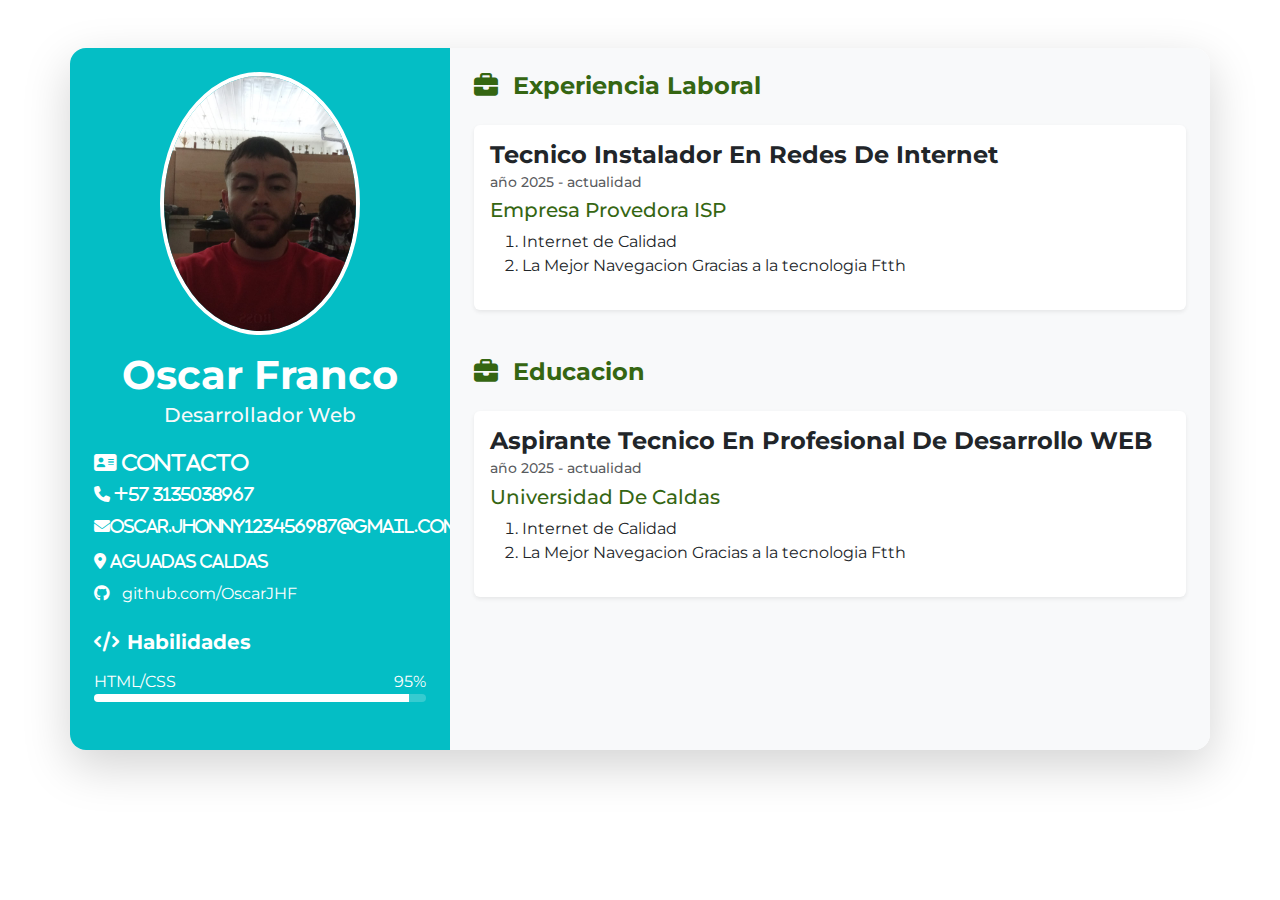
==== index.html @ e6059f7c "Rename hoja_de_vida.html to index.html" ====
<!DOCTYPE html>
<html lang="en">
<head>
    <meta charset="UTF-8">
    <meta name="viewport" content="width=device-width, initial-scale=1.0">
    <title>Hoja de vida Oscar Jhony Hurtado Franco</title>
    <!-- Bootstrap 5 -->
    <link href="https://cdn.jsdelivr.net/npm/bootstrap@5.3.0/dist/css/bootstrap.min.css" rel="stylesheet">
    <!-- Font Awesome -->
    <link rel="stylesheet" href="https://cdnjs.cloudflare.com/ajax/libs/font-awesome/6.4.0/css/all.min.css">
    <!-- Google Fonts -->
    <link href="https://fonts.googleapis.com/css2?family=Montserrat:wght@400;600&display=swap" rel="stylesheet">
  <!-- css personalizado -->
   <link rel="stylesheet" href="style.css">
</head>
<body>

    <div class="container-lg my-5">
        <div class="row shadow-lg rounded-4 overflow-hidden">
            
            <!-- columna izquierda -->
            <div class="col-md-4 bg-primary text-white p-4">
                <header class="text-center mb-4">

                <img src="img/foto.jpeg"
                 class="imf-fluid rounded-circle border border-4 border-white mb-3"
                alt="foto de perfil">
                <h1 class="fw-bold mb-1">Oscar Franco</h1>
                <h2 class="h5 text-light" >Desarrollador Web</h2>
            </header>
            <section class="mb-4">
                <h5 class="fw-bold"> <ic class="fas fa-address-card me-2"></i> Contacto</h5>
                    <ul class="list-unstyled">
                        <li class="mb-2">
                            <i class="fas fa-phone">  +57 3135038967</i>
                        </li>
                        <li class="mb-2">
                            <i class="fas fa-envelope mb-2">oscar.jhonny123456987@gmail.com</i>
                        </li>
                        <li class="mb-2">
                            <i class="fas fa-map-marker-alt me2"> Aguadas Caldas</i>
                        </li>
                        <li class="mb-2">
                            <a class="text-white" href="https://github.com/OscarJHF" 
                            target="_blank" style="text-decoration: none;">
                            <i class="fab  fa-github me-2"></i> 
                            github.com/OscarJHF
                        </a>
                        </li>
                      
                    </ul>
            </section>
           
            <section class="mb-4">
                    <h3 class="h5 fw-bold mb-3"><i class="fas fa-code me-2"></i>Habilidades</h3>
                    <div class="skill mb-3">
                        <div class="d-flex justify-content-between">
                            <span>HTML/CSS</span>
                            <span>95%</span>
                        </div>
                        <div class="progress" style="height: 8px;">
                            <div class="progress-bar bg-white" role="progressbar" style="width: 95%"></div>
                        </div>
                    </div>
                    <!-- Repetir para otras habilidades -->
                </section>


            </div>

            
                <!-- columna derecha -->
                <div class="col-md-8 bg-light  p-4">
                    <section class="mb-5" >  
                    <h4 class="fw-bold text-primary mb-4 ">
                        <i class="fas fa-briefcase me-2"></i>
                        Experiencia Laboral
                    </h4>

                        <div class="card mb-3 border-0 shadow-sm">
                            <div class="card-body">
                                <h4 class="card-title fw-bold">
                                    Tecnico Instalador En Redes De Internet
                                </h4>
                                <div>
                                    <h6 class="card-subtitle mb-2
                                    text-muted prymary small">
                                        año 2025 - actualidad
                                </h6>
                                
                                    <h5 class="text-primary">
                                        Empresa Provedora ISP
                                    </h5>
                                   <ol>
                                        <li>Internet de Calidad</li>

                                        <li>La Mejor Navegacion Gracias a la tecnologia Ftth</li>

                                    </ol>
                                </div>
                            
                            </div>
                        
                        </div>
                     </section>
                     <section class="mb-5" >  
                        <h4 class="fw-bold text-primary mb-4 ">
                            <i class="fas fa-briefcase me-2"></i>
                            Educacion
                        </h4>
    
                            <div class="card mb-3 border-0 shadow-sm">
                                <div class="card-body">
                                    <h4 class="card-title fw-bold">
                                        Aspirante Tecnico En Profesional De Desarrollo WEB
                                    </h4>
                                    <div>
                                        <h6 class="card-subtitle mb-2
                                        text-muted prymary small">
                                            año 2025 - actualidad
                                    </h6>
                                    
                                        <h5 class="text-primary">
                                            Universidad De Caldas
                                        </h5>
                                       <ol>
                                            <li>Internet de Calidad</li>
    
                                            <li>La Mejor Navegacion Gracias a la tecnologia Ftth</li>
    
                                        </ol>
                                    </div>
                                
                                </div>
                            
                            </div>
                         </section>
                    
                 </div>
           
        </div>
        
    </div>


    
<!-- Bootstrap JS -->
<script src="https://cdn.jsdelivr.net/npm/bootstrap@5.3.0/dist/js/bootstrap.bundle.min.js"></script>
</body>
</html>
---- style.css ----
*{
    font-family: 'Montserrat', sans-serif;

}

/* ajustes de color para la columna izquierda */
.bg-primary{
    background-color: #04bec5 !important;
}

img{
    width: 60%;
}
/* Progreso personalizado */
.progress {
    background-color: rgba(255,255,255,0.2);
    border-radius: 20px;
    overflow: hidden;
}

.text-primary{
    color: #356612 !important;
}
/* efectos para las targetas*/
.card{
    transition: transform 0.3s ease, box-shadow 0.3s ease;
   /*  transition-duration: 1000ms;
    transition-property: background-color,color; */
}

.card:hover{
    transform: translateY(-5px);
    box-shadow: 0 10px 20px rgba(0,0,0,0.1);
}   
a:hover{
    color:black !important;
}
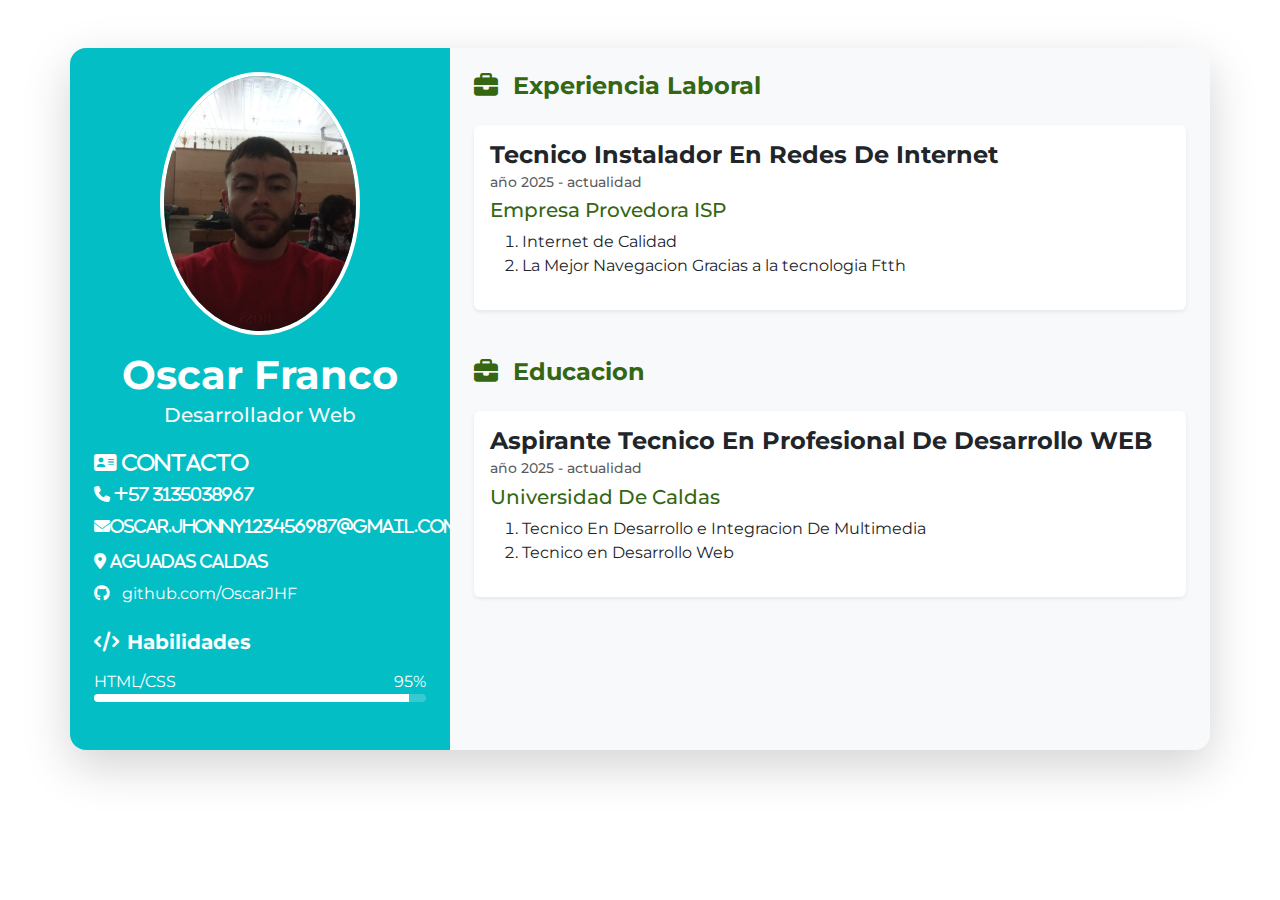
==== commit 997b2bdc: "first commit" ====
--- a/index.html
+++ b/index.html
@@ -124,9 +124,11 @@
                                             Universidad De Caldas
                                         </h5>
                                        <ol>
-                                            <li>Internet de Calidad</li>
+                                            <li>Tecnico En Desarrollo e Integracion De Multimedia</li>
     
-                                            <li>La Mejor Navegacion Gracias a la tecnologia Ftth</li>
+                                            <li>Tecnico en Desarrollo Web</li>
+
+                                           
     
                                         </ol>
                                     </div>
